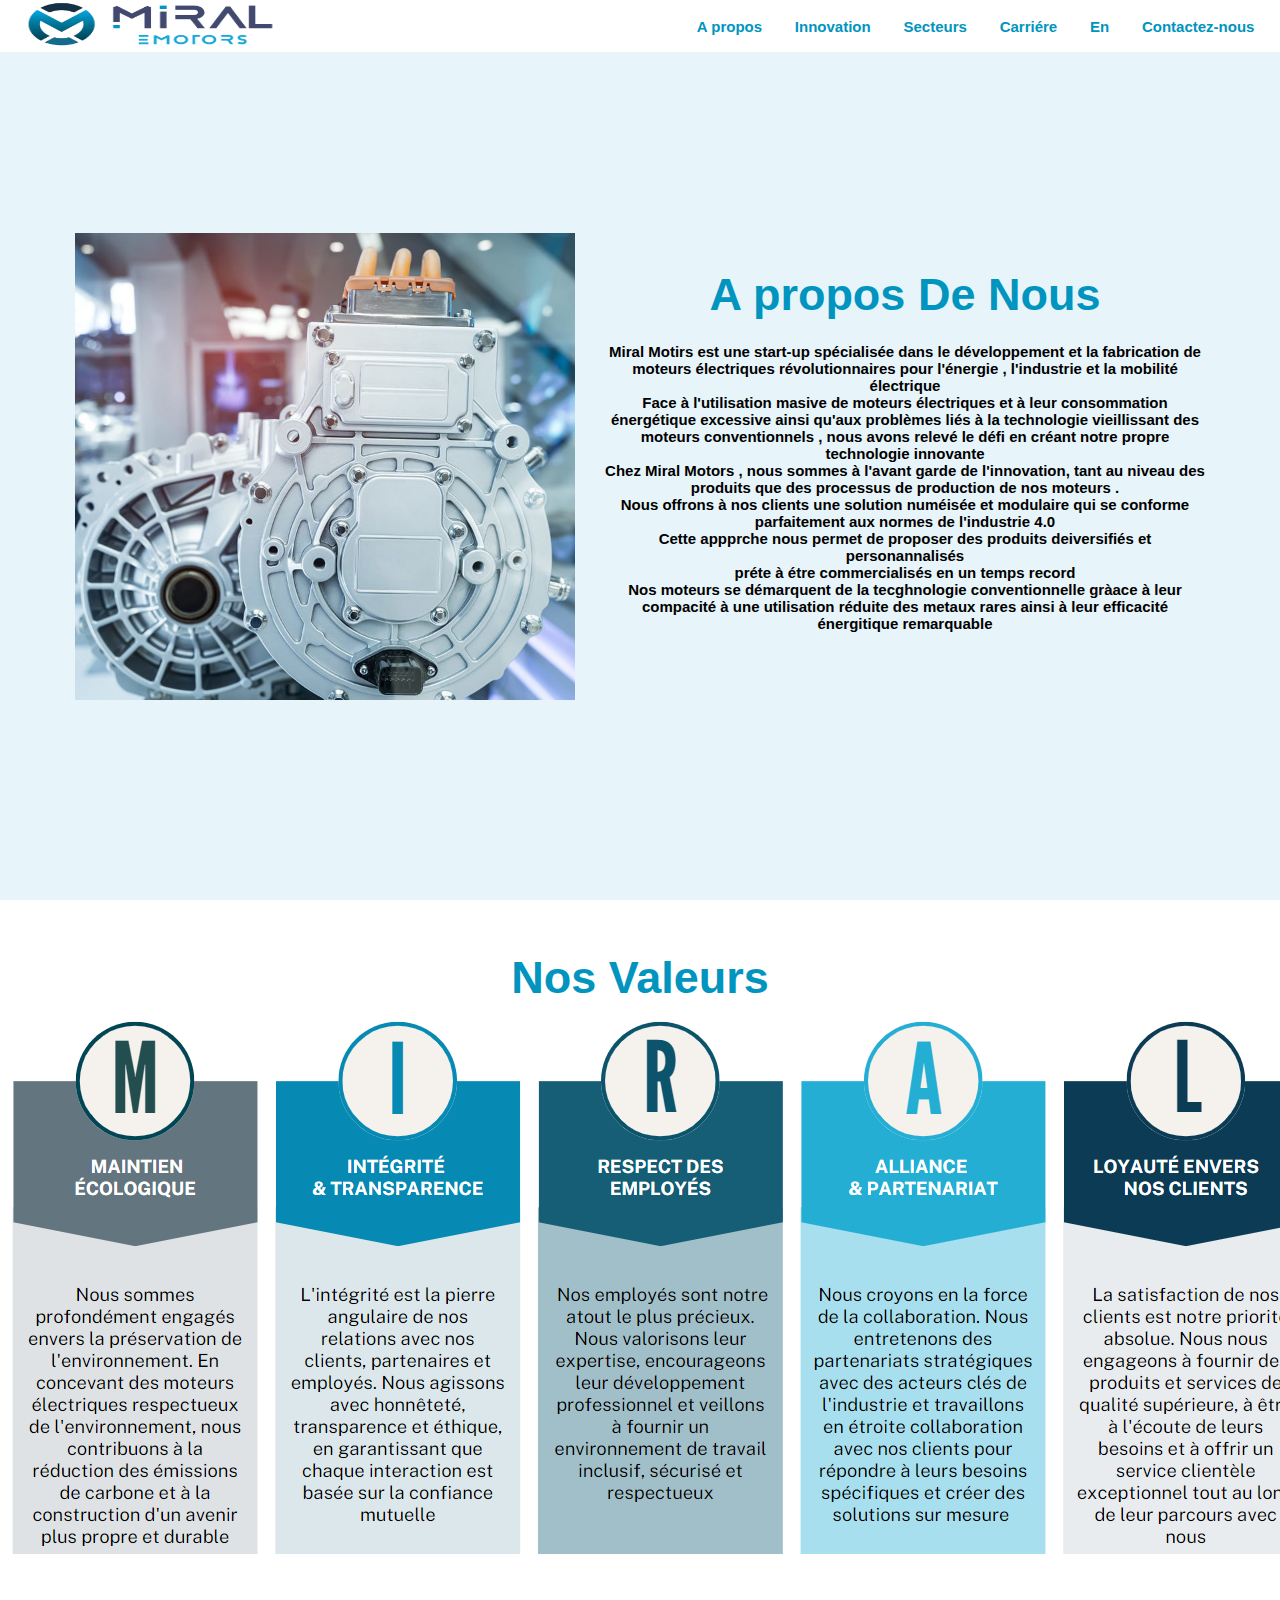
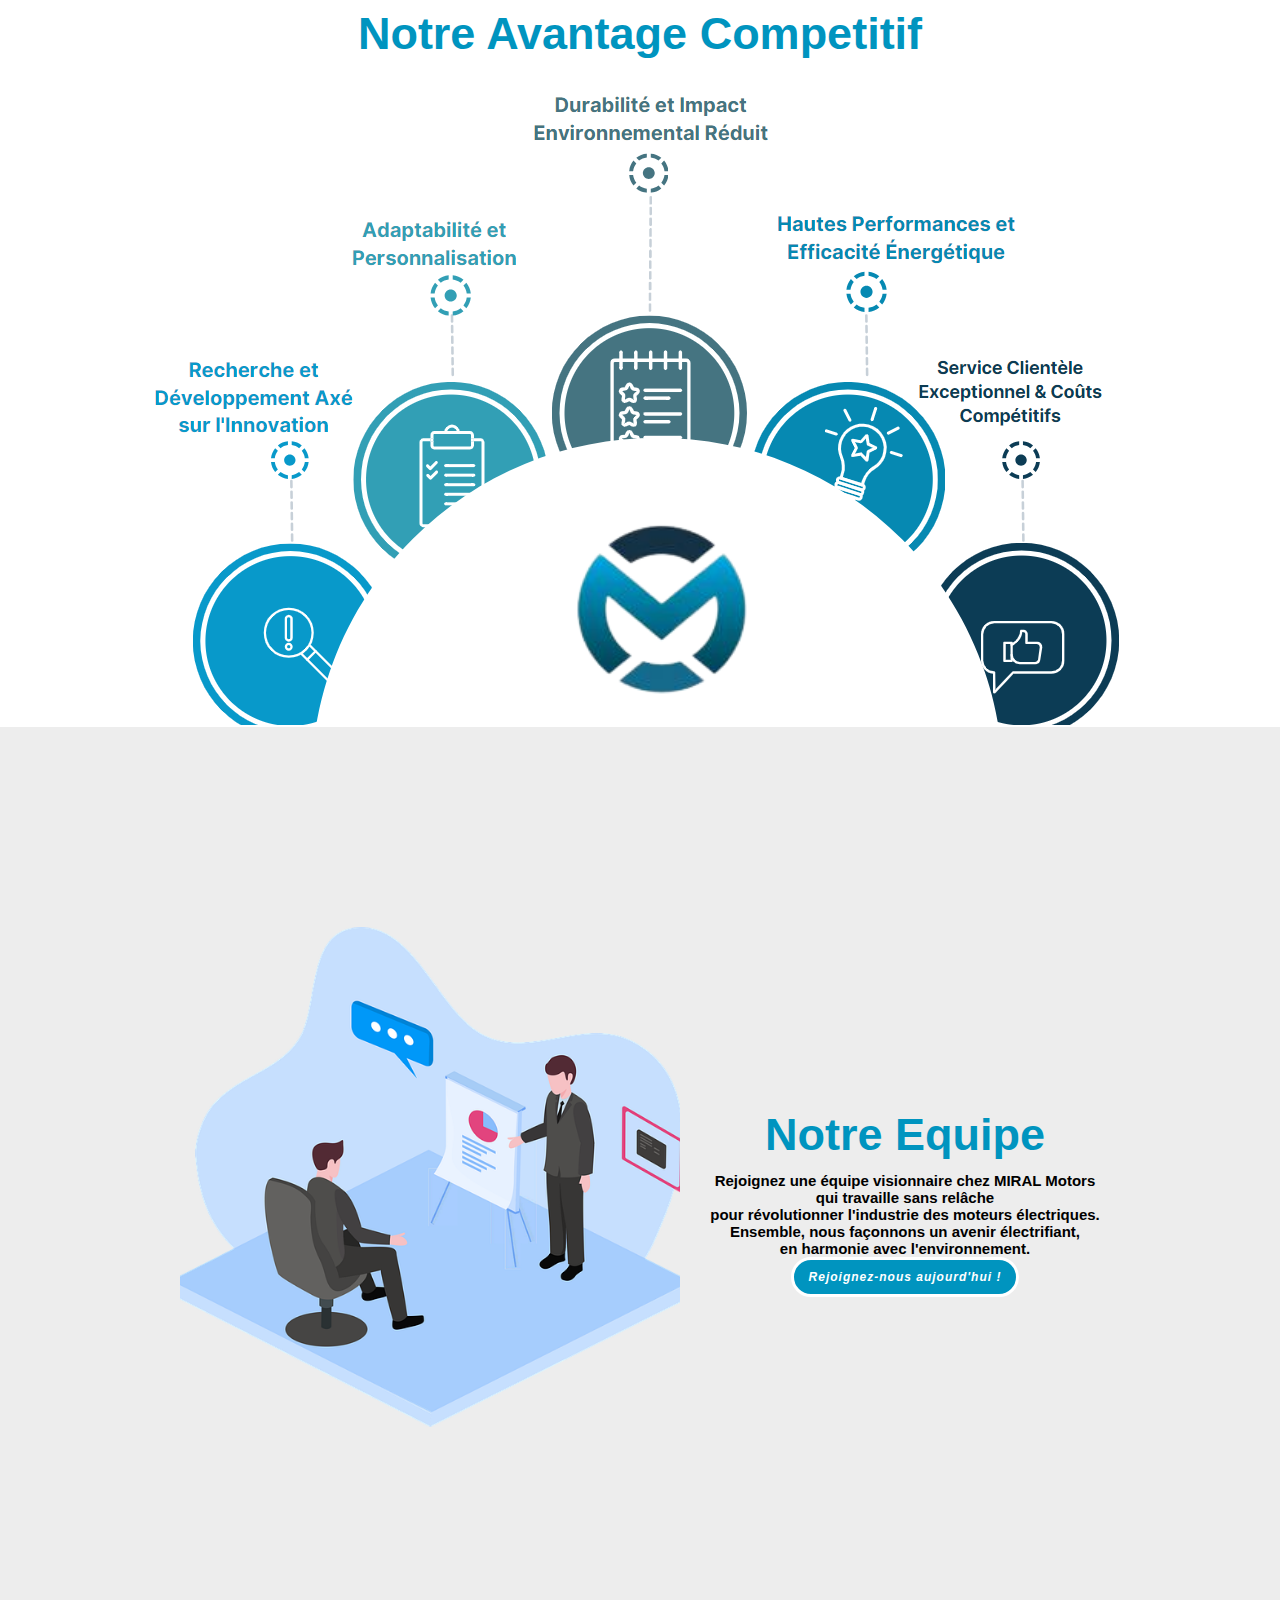
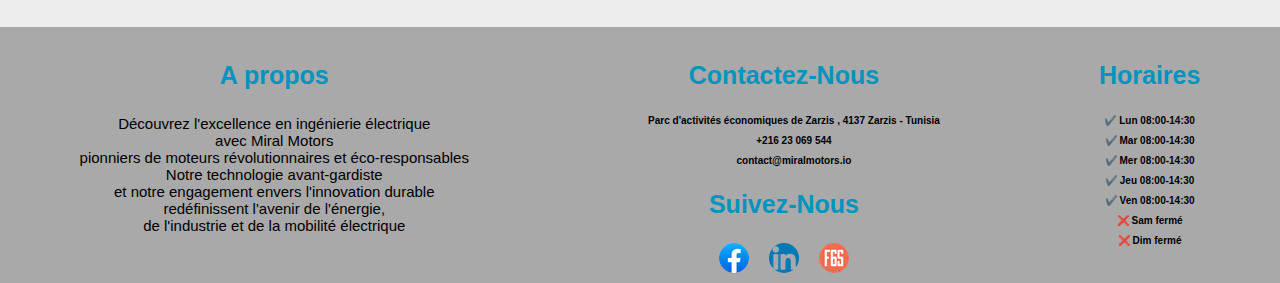
==== apropos.html @ d9f082d1 "Add files via upload" ====
<!DOCTYPE html>
<html lang="en">

<head>
    <meta charset="UTF-8">
    <meta name="viewport" content="width=device-width, initial-scale=1.0">
    <link rel="stylesheet" href="apropos.css">
    <link href="https://unpkg.com/boxicons@2.1.4/css/boxicons.min.css" rel="stylesheet" />

    <link href="https://fonts.googleapis.com/css?family=Open+Sans" rel="stylesheet">
    <link href="https://cdn.jsdelivr.net/npm/bootstrap@5.3.1/dist/css/bootstrap.min.css" rel="stylesheet"
        integrity="sha384-4bw+/aepP/YC94hEpVNVgiZdgIC5+VKNBQNGCHeKRQN+PtmoHDEXuppvnDJzQIu9" crossorigin="anonymous">
    <link rel="shortcut icon" href="simplifié.png">
    <link rel="stylesheet" href="https://cdnjs.cloudflare.com/ajax/libs/font-awesome/6.1.1/css/all.min.css"
        integrity="sha512-KfkfwYDsLkIlwQp6LFnl8zNdLGxu9YAA1QvwINks4PhcElQSvqcyVLLD9aMhXd13uQjoXtEKNosOWaZqXgel0g=="
        crossorigin="anonymous" referrerpolicy="no-referrer" />
    <title>À Propos</title>

    <meta http-equiv="X-UA-Compatible" content="IE=edge" />


</head>

<body>
    <header class="header">
        <a href="fr.html" class="logo" title="#"> <img src="horizontale.png" width="250" height="50" alt=""> </a>

        <nav class="navbar">
            <b> <a href="apropos.html">A propos</a>
                <a href="innovation.html">Innovation</a>
                <a href="secteurs.html">Secteurs</a>
                <a href="carriere.html">Carriére</a>

                <a href="apropos_en.html">En</a>
                <a href="contact.html">Contactez-nous</a>
            </b>
        </nav>
    </header>

    <section class="about">

        <div class="about-image" id="photo-effect">
            <br>
            <br>
            <br>
            <img src="nono.jpg" alt="À Propos">
        </div>
        <div class="about-content">
            <center>
                <h2 class="heading">
                    A propos De Nous
                </h2>
                <br><br>
                <b>
                    <p>Miral Motirs est une start-up spécialisée dans le développement et la fabrication de moteurs
                        électriques
                        révolutionnaires pour l'énergie , l'industrie et la mobilité électrique <br>
                        Face à l'utilisation masive de moteurs électriques et à leur consommation énergétique
                        excessive ainsi qu'aux problèmes liés à la technologie vieillissant des moteurs conventionnels ,
                        nous avons relevé
                        le
                        défi en créant notre propre technologie innovante <br>
                        Chez Miral Motors , nous sommes à l'avant garde de l'innovation, tant au niveau des produits que
                        des processus de
                        production de nos moteurs . <br> Nous offrons à nos clients une solution numéisée et modulaire
                        qui se conforme
                        parfaitement
                        aux normes de l'industrie 4.0 <br>
                        Cette appprche nous permet de proposer des produits deiversifiés et personannalisés <br> préte à
                        étre commercialisés en
                        un
                        temps record <br>
                        Nos moteurs se démarquent de la tecghnologie conventionnelle gràace à leur compacité à une
                        utilisation réduite des
                        metaux rares ainsi à leur efficacité énergitique remarquable
                </b></p>
            </center>
        </div>
    </section>
    <h2 class="heading">
        <br> Nos Valeurs
    </h2>
    <center><img src="valeurs.png" alt=""></center>
    <h2 class="heading">
        <br> Notre Avantage Competitif
    </h2><br>

    <center><img src="bell.png" alt=""></center>
    <section class="equipe">
        <div class="about-image" id="photo-effect">
            <img src="business-5840870_640.png" width="50px" alt="À Propos">
        </div>
        <div class="about-content">
            <center>
                <h2 class="heading">
                    <br> Notre Equipe
                </h2>
                <br>
                <b>
                    <p>Rejoignez une équipe visionnaire chez MIRAL Motors <br> qui travaille sans relâche <br>pour
                        révolutionner l'industrie
                        des moteurs électriques. <br>Ensemble, nous façonnons un avenir électrifiant,<br> en harmonie
                        avec l'environnement.</p>
                </b>
                <a href="carriere.html" class="btn" style=" display: inline-block;
    padding: 1rem 1.5rem;
    background: rgb(0, 148, 191);
    border-radius: 3rem;
    border: 3px solid white;
    cursor: pointer;
    font-size: 1.2rem;
   
    letter-spacing: 0.1rem;
    font-weight: 300;
    transition: 0.5s ease;
    margin-top: 20;
    font-style: oblique;
    font-weight: bold; color: rgb(255, 255, 255);"> Rejoignez-nous aujourd'hui !</a>
            </center>
        </div>
    </section>
    <footer>
        <div class="footer_main">
            <div class="tag">

                <h1>A propos</h1>

                <p style="  text-align: center;
  justify-content: center;
  color: black;
  font-size: 1.5rem; ">
                    Découvrez l'excellence en ingénierie électrique <br> avec Miral Motors <br>
                    pionniers de moteurs révolutionnaires et
                    éco-responsables <br> Notre technologie avant-gardiste <br>et notre engagement envers
                    l'innovation durable
                    <br>redéfinissent
                    l'avenir de l'énergie, <br> de l'industrie et de la mobilité électrique
                </p>

            </div>
            <div class="tag">
                <h1>Contactez-Nous</h1>

                <a href="https://goo.gl/maps/jPR5Lnm4Rp75n7xg6"> <i class="fa-solid fa-house"></i><b> Parc d'activités
                        économiques de Zarzis , 4137 Zarzis - Tunisia</b></a>
                <a href="https://wa.me/1XXXXXXXXXX"><i class="fa-solid fa-phone"></i> <b>+216 23 069 544 </b></a>
                <a href="https://mail.google.com/mail/?tab=rm&ogbl"><i class="fa-solid fa-envelope"></i>
                    <b>contact@miralmotors.io </b></a>
                <h1>Suivez-Nous</h1>

                <div class="social_link">
                    <a href="https://www.facebook.com/Miralmotors/">
                        <img src="facebook.png" alt="facebook" title="facebook">
                    </a>
                    <a href="https://tn.linkedin.com/company/miral-motors">
                        <img src="likedin.png" alt="linkedin" title="linkedin">
                    </a>
                    <a href="https://www.f6s.com/company/miral-motors">
                        <img src="f6s.png" alt="F6S" title="f6s">
                    </a>

                </div>
            </div>

            <div class="tag">
                <h1>Horaires</h1>

                <a href="#" class="center"><b>✔️ Lun 08:00-14:30</b></a>
                <a href="#" class="center"><b>✔️ Mar 08:00-14:30</b></a>
                <a href="#" class="center"><b>✔️ Mer 08:00-14:30</b></a>
                <a href="#" class="center"><b>✔️ Jeu 08:00-14:30</b></a>
                <a href="#" class="center"><b>✔️ Ven 08:00-14:30</b></a>
                <a href="#" class="center"><b>❌ Sam fermé</b></a>
                <a href="#" class="center"><b>❌ Dim fermé</b></a>
            </div>
    </footer>
    <script src="apropos.js"></script>
    <script src="https://cdn.jsdelivr.net/npm/@popperjs/core@2.11.8/dist/umd/popper.min.js"
        integrity="sha384-I7E8VVD/ismYTF4hNIPjVp/Zjvgyol6VFvRkX/vR+Vc4jQkC+hVqc2pM8ODewa9r"
        crossorigin="anonymous"></script>
    <script src="https://cdn.jsdelivr.net/npm/bootstrap@5.3.1/dist/js/bootstrap.min.js"
        integrity="sha384-Rx+T1VzGupg4BHQYs2gCW9It+akI2MM/mndMCy36UVfodzcJcF0GGLxZIzObiEfa"
        crossorigin="anonymous"></script>

</body>

</html>
---- apropos.css ----
@import url("https://fonts.googleapis.com/css2?family=Poppins:wght@300;400;500;600;700;800;900& display=swap");
@import url('https://fonts.googleapis.com/css2?family=Montserrat:300&display=swap');


* {
    margin: 0;
    padding: 0;
    box-sizing: border-box;
    text-decoration: none;
    border: none;
    outline: none;
    scroll-behavior: smooth;
    font-family: sans-serif;
    box-sizing: border-box;
}

html {
    font-size: 62.5%;
    overflow-x: hidden;
}

body {
    background: white;
    color: black;
    font-family: "Helvetica Neue", Arial, sans-serif;
    margin: 0;
    padding: 0;
}

section {
    height: auto;
    width: auto;
    min-height: 100vh;
    padding: 220px 100px 20px;
}

/* header */
.header {
    position: fixed;
    top: 0;
    left: 0;
    background: white;
    width: 100%;
    padding: 0rem 2%;
    display: flex;
    justify-content: space-between;
    align-items: center;
    z-index: 100;

}

.header-white {
    background-color: rgb(255, 255, 255);
}

.logo {

    cursor: pointer;
    padding: 0% 0% 0%;
}

.navbar a {
    background-color: white;
    font-size: 1.5rem;
    color: rgb(0, 148, 191);
    margin-left: 3rem;
    transition: 0.3s;
}

.navbar a:hover,
.navbar a.active {
    color: rgb(255, 116, 116);
}
.heading {
    text-align: center;
    font-size: 4.5rem;
    background-color:transparent;
    color: rgb(0, 148, 191);
}


.about {
    display: flex;
    justify-content: center;
    align-items: center;
    background-color:#80cce530;
    padding: 50px;
}
.equipe {
    display: flex;
        justify-content: center;
        align-items: center;
        background-color:rgba(169, 169, 169, 0.205);
        padding: 50px;

}
.about-image {
    position: relative;
    overflow: hidden;
    width: 500px;
    height: 500px;

}

.about-image img {
    width: 100%;
    height: 100%;
    object-fit: cover;
    transition: transform 0.5s ease;
}

.about-content {
    max-width: 600px;
    margin-left: 30px;
   
}

h2{
    background-color: transparent;
}
h1 {
  text-align: left;
  font-size: 5rem;
  font-weight: 500px;
  line-height: 1.1;
  color: white;
  font-family: 'Montserrat', sans-serif;
}
p {
  color: rgb(0, 0, 0);
  text-align:center;
  font-size: 1.5rem;
}

footer {
    width: 100%;
    margin: 0;
    padding: 0;

}

footer .footer_main {
    width: 100%;
    background: rgb(169, 169, 169);
    display: flex;
    justify-content: space-around;
}

footer .footer_main .tag {
    margin: 10px 0;
}

footer .footer_main .tag .center {
    text-align: center;
}

footer .footer_main .tag h1 {
    font-size: 25px;
    margin: 25px 0;
    color: rgb(0, 148, 191);
    justify-content: center;
    text-align: center;
    font-weight: bold;
    box-sizing: border-box;
    font-family: sans-serif;
    justify-content: center;
    text-align: center;
}

footer .footer_main .tag p {
    text-align: center;
    justify-content: center;
    color: black;
}

footer .footer_main .tag a {
    display: block;
    color: black;
    text-decoration: none;
    margin: 9px 0;
    justify-content: center;
    text-align: center;
}

footer .footer_main .tag a i {
    padding: 0 10px;
    transition: 0.7;
    justify-content: center;
    text-align: center;
}



footer .footer_main .tag .social_link {
    justify-content: center;
        text-align: center;
    display: flex;

}

footer .footer_main .tag .social_link a {
    width: 30px;
    height: 30px;
    justify-content: center;
    text-align: center;
    border-radius: 100%;
    padding: 0% 0% 0%;
    margin: 0 10px;
    overflow: hidden;

}
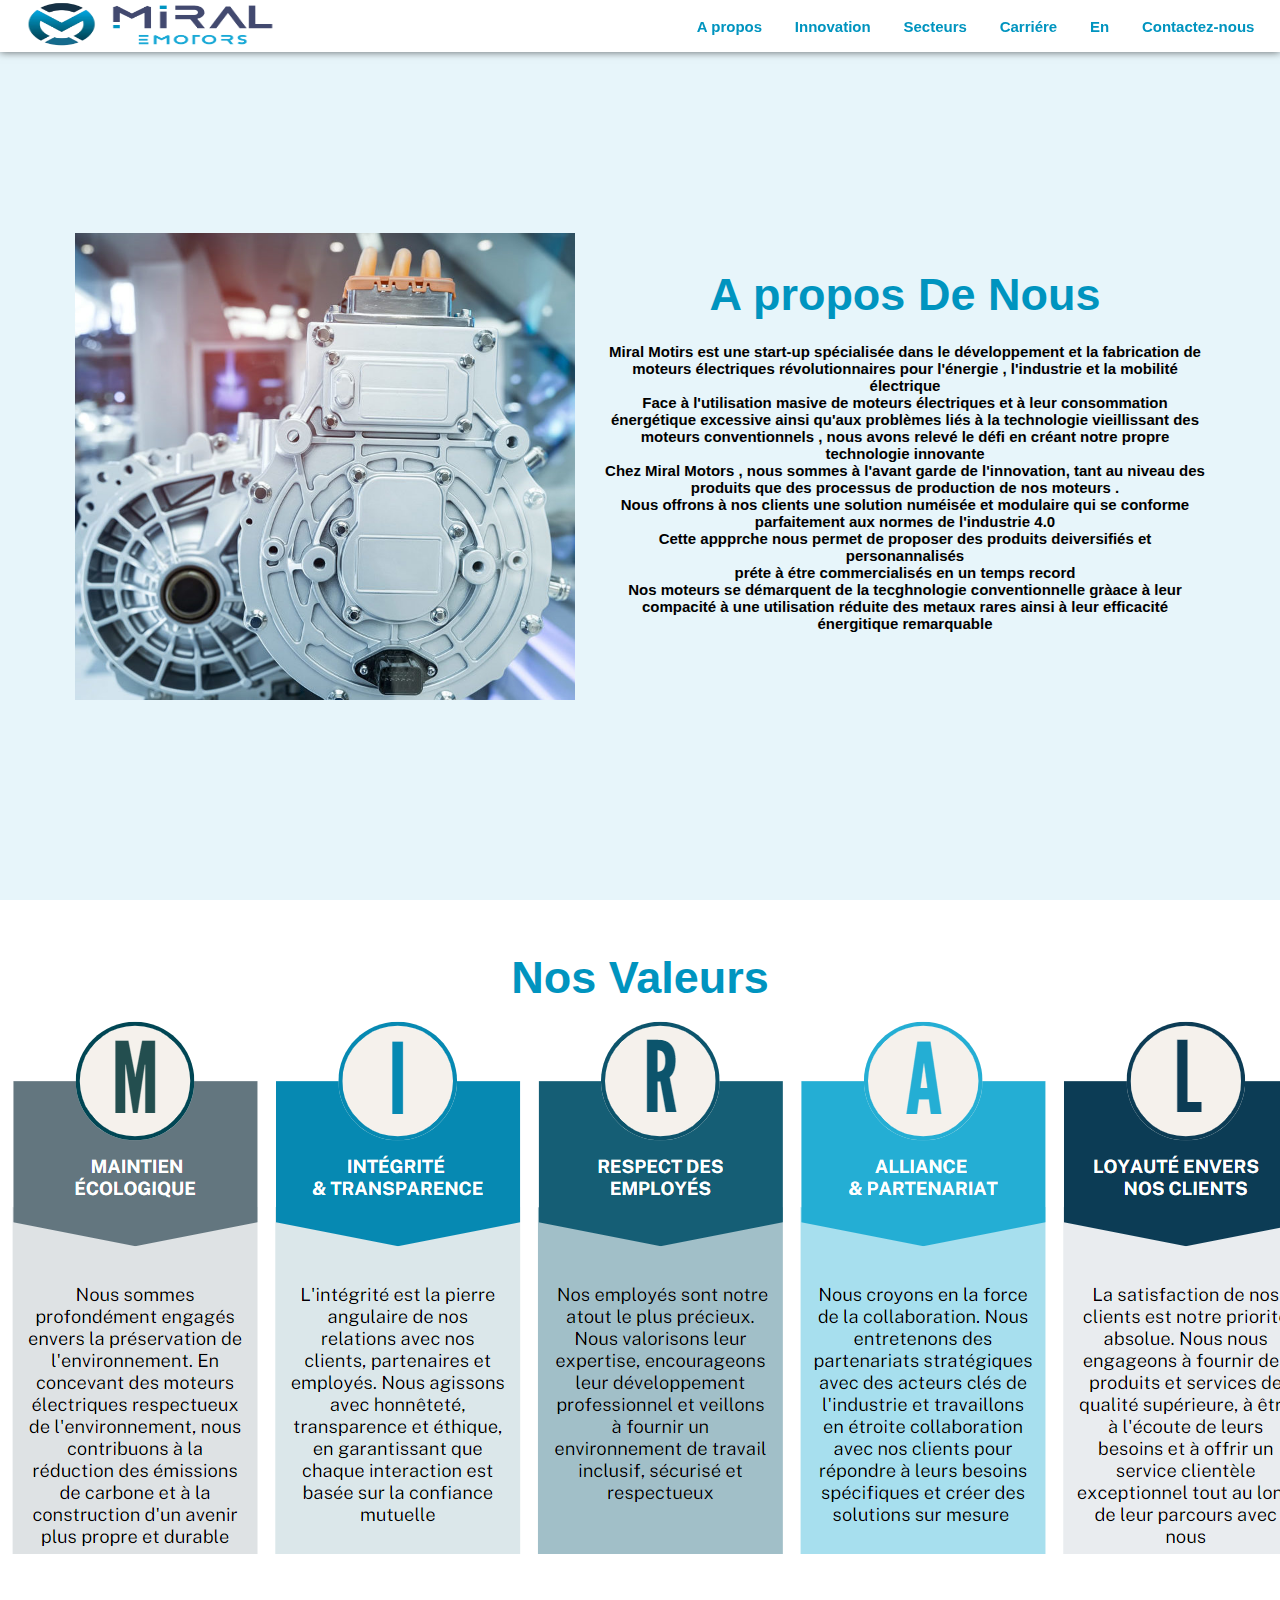
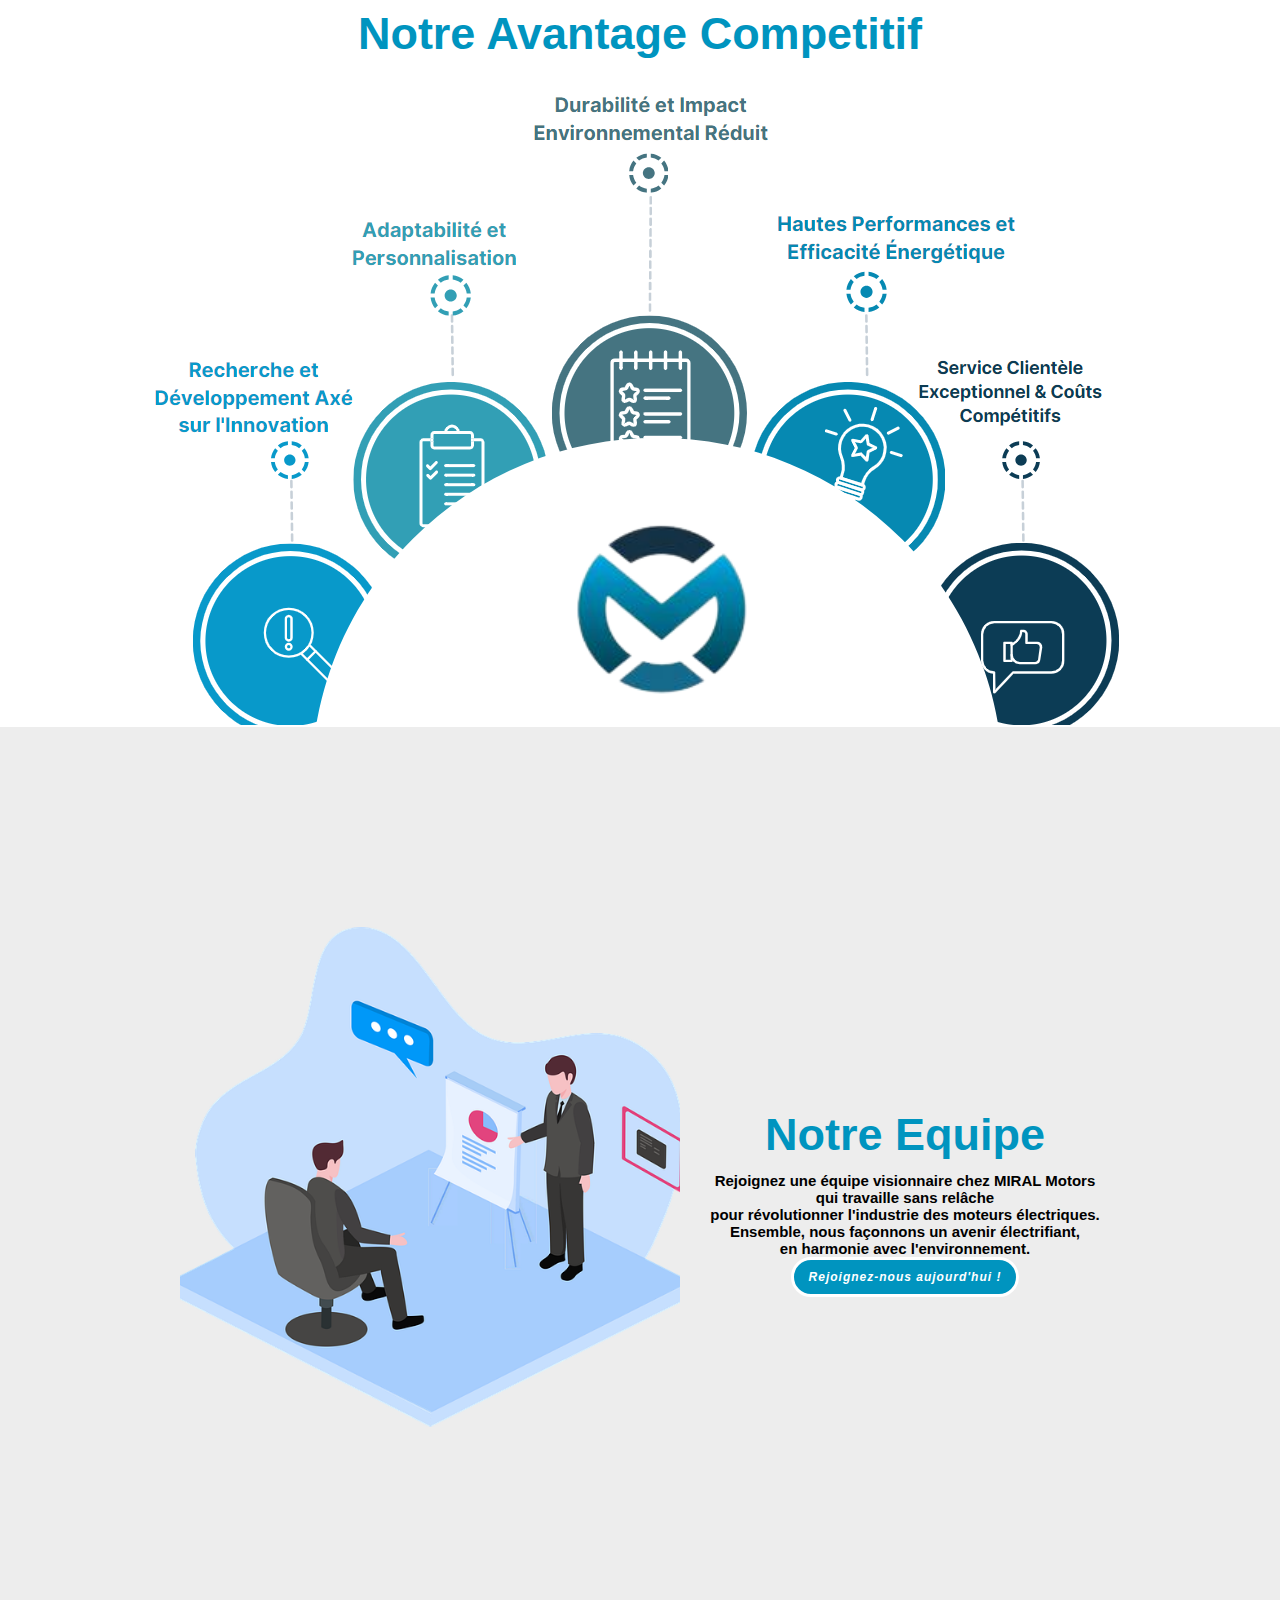
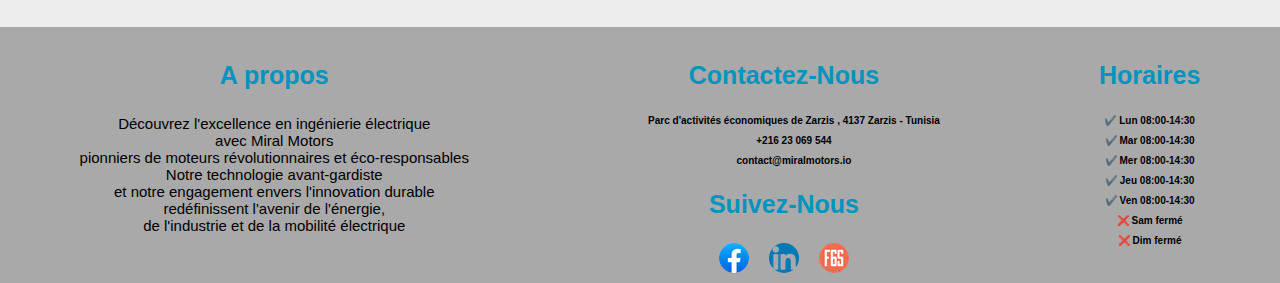
==== commit 0e69aff7: "Add files via upload" ====
--- a/apropos.html
+++ b/apropos.html
@@ -43,7 +43,7 @@
             <br>
             <br>
             <br>
-            <img src="nono.jpg" alt="À Propos">
+            <img src="nono.jpg"   alt="À Propos">
         </div>
         <div class="about-content">
             <center>
@@ -67,10 +67,7 @@
                         parfaitement
                         aux normes de l'industrie 4.0 <br>
                         Cette appprche nous permet de proposer des produits deiversifiés et personannalisés <br> préte à
-                        étre commercialisés en
-                        un
-                        temps record <br>
-                        Nos moteurs se démarquent de la tecghnologie conventionnelle gràace à leur compacité à une
+                        étre commercialisés en un temps record <br> Nos moteurs se démarquent de la tecghnologie conventionnelle gràace à leur compacité à une
                         utilisation réduite des
                         metaux rares ainsi à leur efficacité énergitique remarquable
                 </b></p>
--- a/apropos.css
+++ b/apropos.css
@@ -47,6 +47,7 @@
     justify-content: space-between;
     align-items: center;
     z-index: 100;
+    box-shadow: 0 0 8px rgba(0, 0, 0, 0.6);
 
 }
 
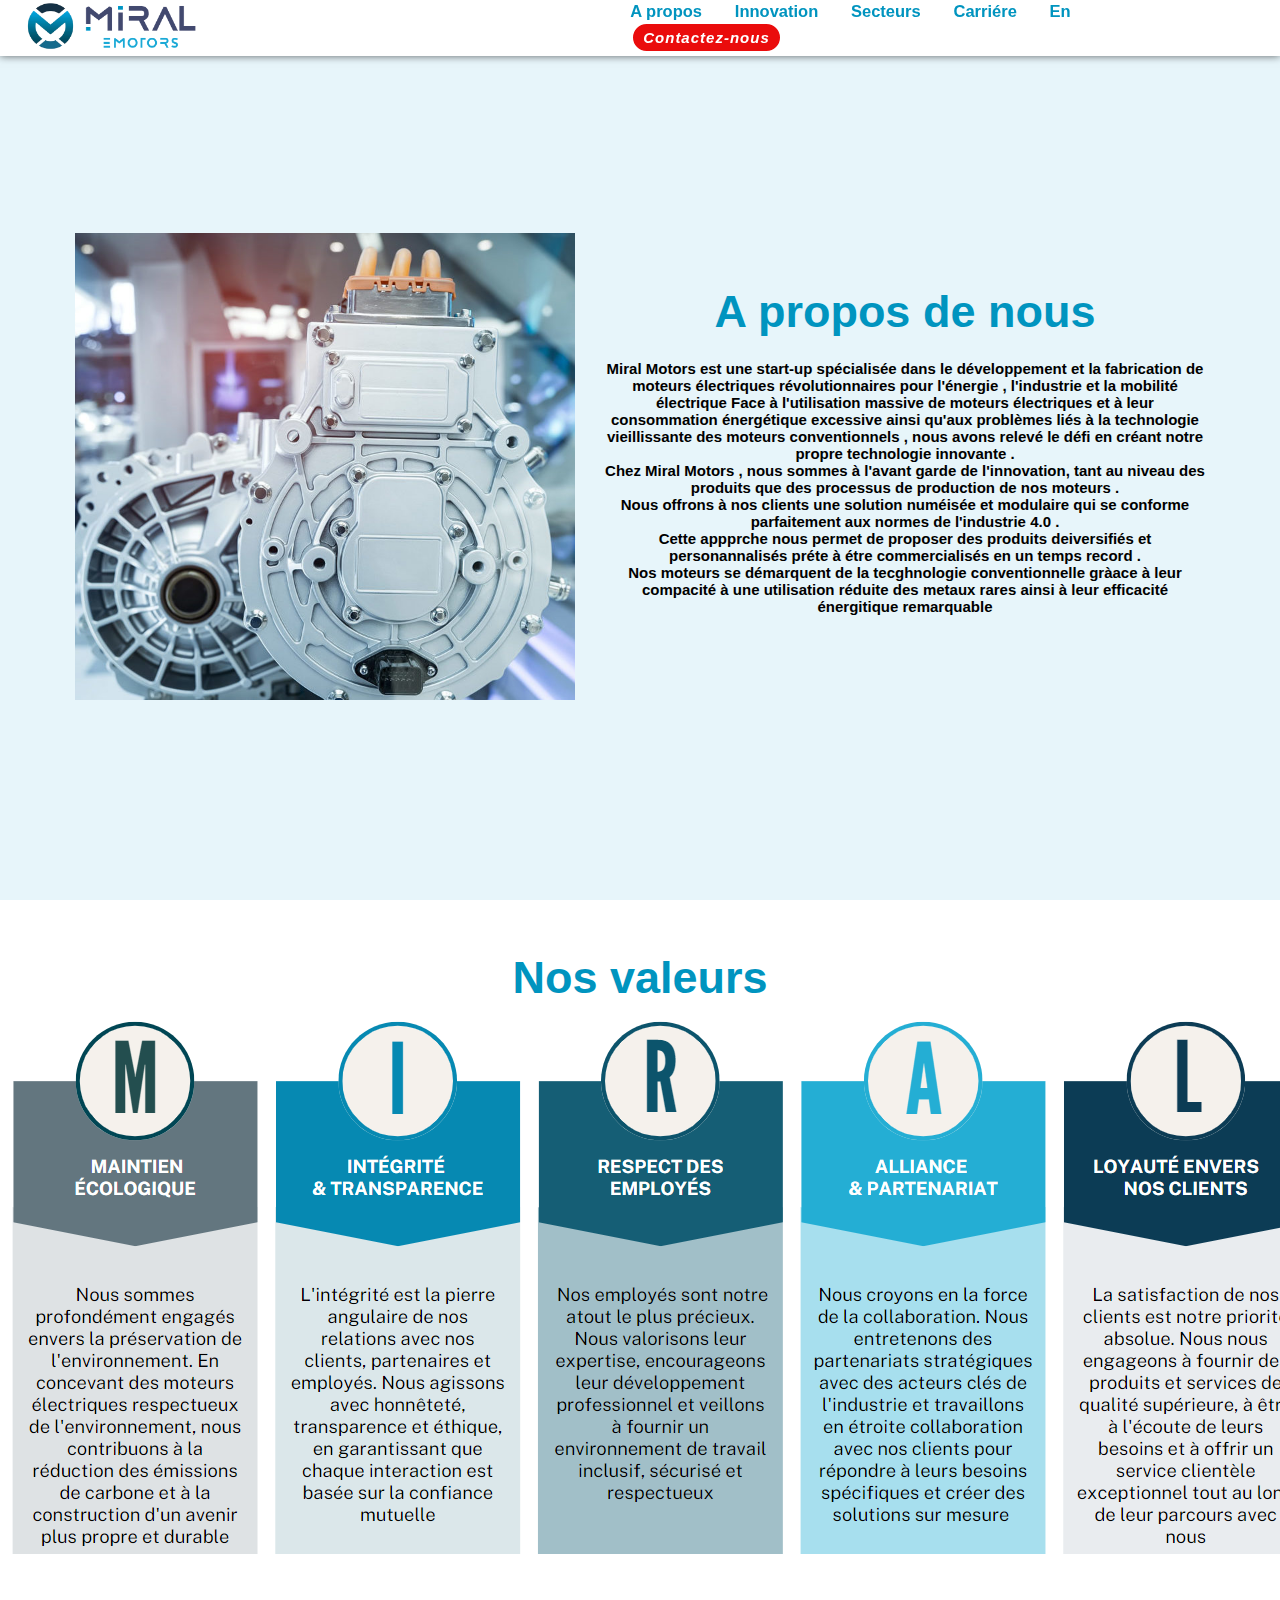
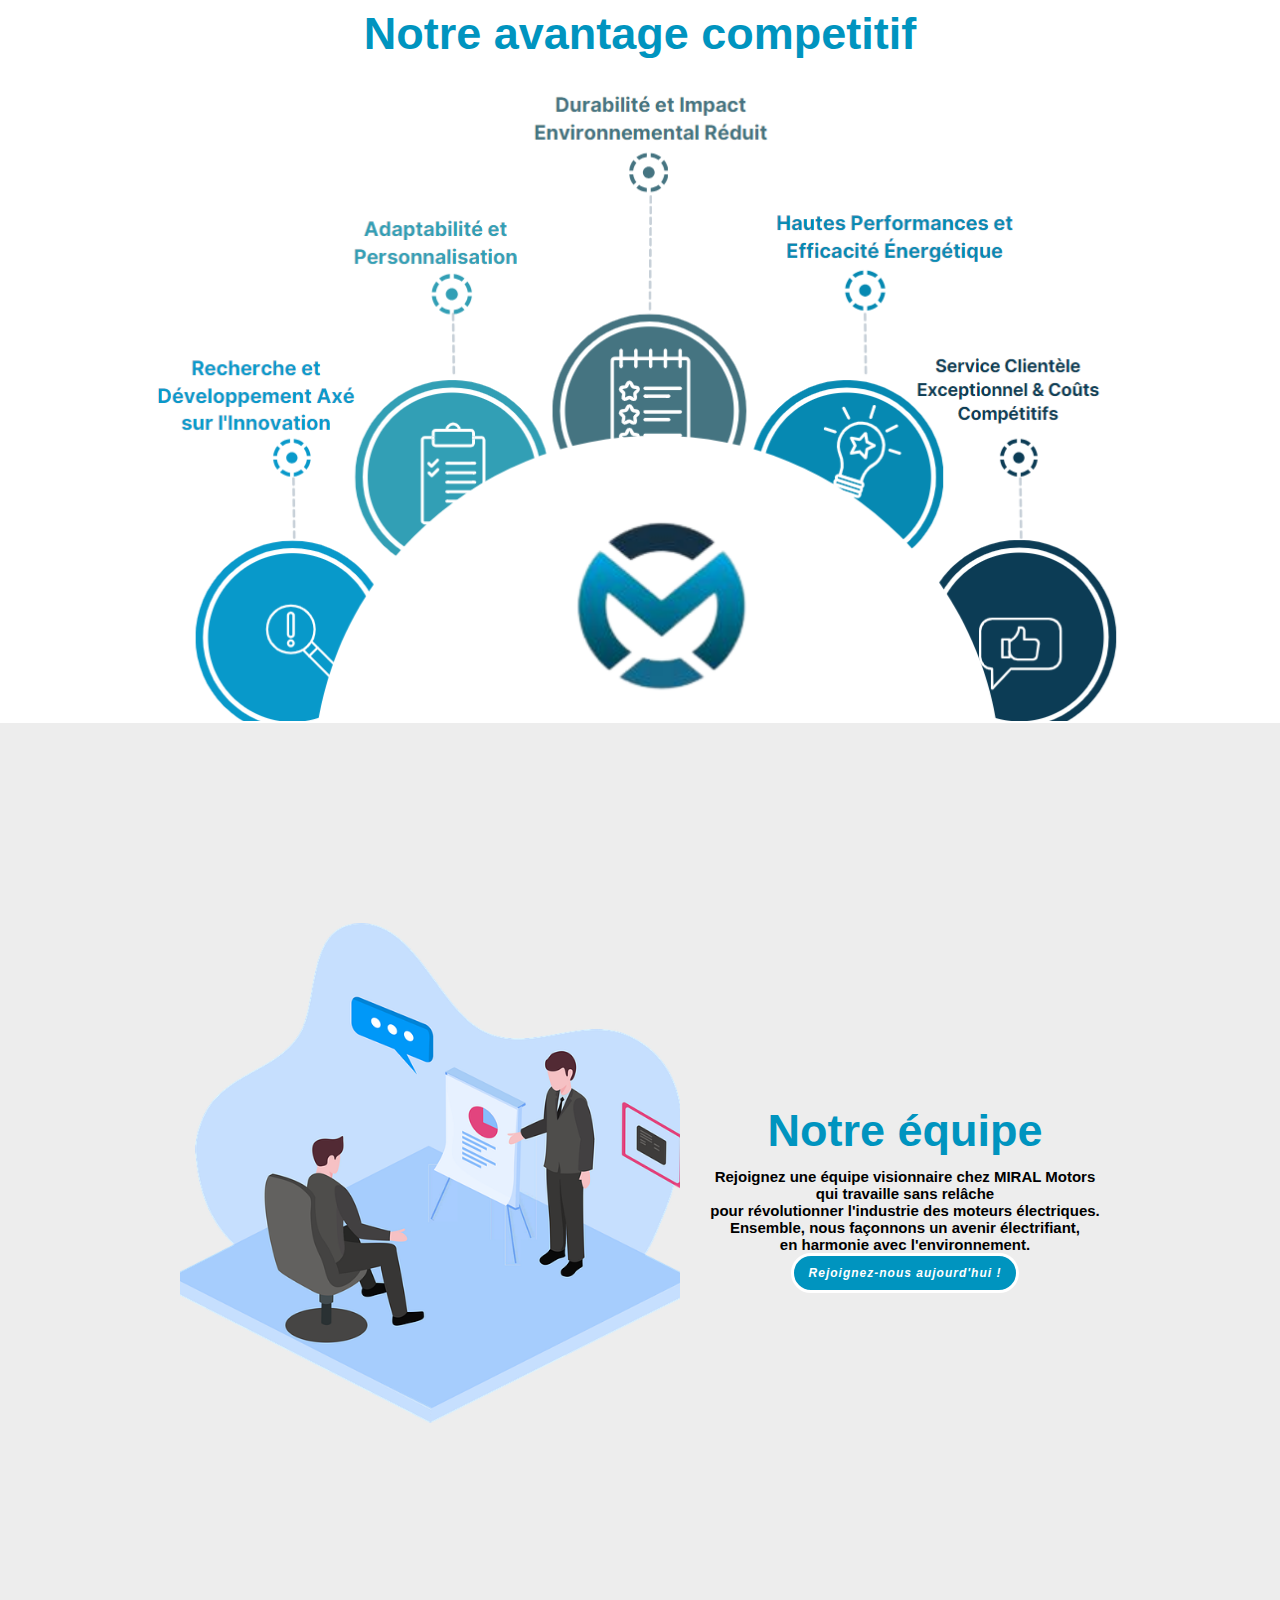
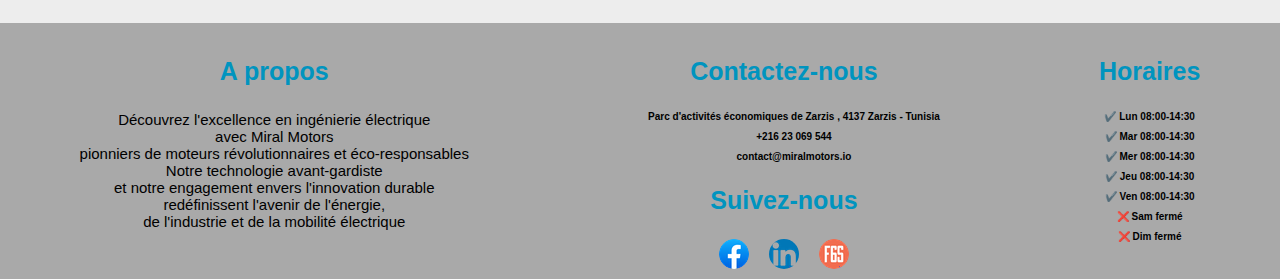
==== commit 649a312a: "Add files via upload" ====
--- a/apropos.html
+++ b/apropos.html
@@ -23,7 +23,7 @@
 
 <body>
     <header class="header">
-        <a href="fr.html" class="logo" title="#"> <img src="horizontale.png" width="250" height="50" alt=""> </a>
+        <a href="fr.html" class="logo" title="#"> <img src="horizontale.png"  width="30%" alt=""> </a>
 
         <nav class="navbar">
             <b> <a href="apropos.html">A propos</a>
@@ -32,7 +32,20 @@
                 <a href="carriere.html">Carriére</a>
 
                 <a href="apropos_en.html">En</a>
-                <a href="contact.html">Contactez-nous</a>
+        <a href="contact.html" class="btn" style=" display: inline-block;
+                                                    padding: 0.5rem 1rem;
+                                                     text-decoration: none;
+                                                    background: rgb(234, 12, 12);
+                                                    border-radius: 3rem;
+                                                    border: 3px solid white;
+                                                    cursor: pointer;
+                                                 font-size: 1.5rem;
+                                                    letter-spacing: 0.1rem;
+                                                    font-weight: 300;
+                                                    transition: 0.5s ease;
+                                                    margin-top: 20;
+                                                    font-style: oblique;
+                                                    font-weight: bold; color: rgb(255, 255, 255);"> <b>Contactez-nous</b></a>
             </b>
         </nav>
     </header>
@@ -48,26 +61,26 @@
         <div class="about-content">
             <center>
                 <h2 class="heading">
-                    A propos De Nous
+                    A propos de nous
                 </h2>
                 <br><br>
                 <b>
-                    <p>Miral Motirs est une start-up spécialisée dans le développement et la fabrication de moteurs
+                    <p>Miral Motors est une start-up spécialisée dans le développement et la fabrication de moteurs
                         électriques
-                        révolutionnaires pour l'énergie , l'industrie et la mobilité électrique <br>
-                        Face à l'utilisation masive de moteurs électriques et à leur consommation énergétique
-                        excessive ainsi qu'aux problèmes liés à la technologie vieillissant des moteurs conventionnels ,
+                        révolutionnaires pour l'énergie , l'industrie et la mobilité électrique 
+                        Face à l'utilisation massive de moteurs électriques et à leur consommation énergétique
+                        excessive ainsi qu'aux problèmes liés à la technologie vieillissante des moteurs conventionnels ,
                         nous avons relevé
                         le
-                        défi en créant notre propre technologie innovante <br>
+                        défi en créant notre propre technologie innovante .<br>
                         Chez Miral Motors , nous sommes à l'avant garde de l'innovation, tant au niveau des produits que
                         des processus de
                         production de nos moteurs . <br> Nous offrons à nos clients une solution numéisée et modulaire
                         qui se conforme
                         parfaitement
-                        aux normes de l'industrie 4.0 <br>
-                        Cette appprche nous permet de proposer des produits deiversifiés et personannalisés <br> préte à
-                        étre commercialisés en un temps record <br> Nos moteurs se démarquent de la tecghnologie conventionnelle gràace à leur compacité à une
+                        aux normes de l'industrie 4.0 .<br>
+                        Cette appprche nous permet de proposer des produits deiversifiés et personannalisés préte à
+                        étre commercialisés en un temps record .<br> Nos moteurs se démarquent de la tecghnologie conventionnelle gràace à leur compacité à une
                         utilisation réduite des
                         metaux rares ainsi à leur efficacité énergitique remarquable
                 </b></p>
@@ -75,14 +88,14 @@
         </div>
     </section>
     <h2 class="heading">
-        <br> Nos Valeurs
+        <br> Nos valeurs
     </h2>
     <center><img src="valeurs.png" alt=""></center>
     <h2 class="heading">
-        <br> Notre Avantage Competitif
+        <br> Notre avantage competitif
     </h2><br>
 
-    <center><img src="bell.png" alt=""></center>
+    <center><img src="bell.png" alt="" width="1000px"></center>
     <section class="equipe">
         <div class="about-image" id="photo-effect">
             <img src="business-5840870_640.png" width="50px" alt="À Propos">
@@ -90,7 +103,7 @@
         <div class="about-content">
             <center>
                 <h2 class="heading">
-                    <br> Notre Equipe
+                    <br> Notre équipe
                 </h2>
                 <br>
                 <b>
@@ -136,14 +149,14 @@
 
             </div>
             <div class="tag">
-                <h1>Contactez-Nous</h1>
+                <h1>Contactez-nous</h1>
 
                 <a href="https://goo.gl/maps/jPR5Lnm4Rp75n7xg6"> <i class="fa-solid fa-house"></i><b> Parc d'activités
                         économiques de Zarzis , 4137 Zarzis - Tunisia</b></a>
                 <a href="https://wa.me/1XXXXXXXXXX"><i class="fa-solid fa-phone"></i> <b>+216 23 069 544 </b></a>
                 <a href="https://mail.google.com/mail/?tab=rm&ogbl"><i class="fa-solid fa-envelope"></i>
                     <b>contact@miralmotors.io </b></a>
-                <h1>Suivez-Nous</h1>
+                <h1>Suivez-nous</h1>
 
                 <div class="social_link">
                     <a href="https://www.facebook.com/Miralmotors/">
--- a/apropos.css
+++ b/apropos.css
@@ -62,8 +62,9 @@
 }
 
 .navbar a {
+    text-decoration: none;
     background-color: white;
-    font-size: 1.5rem;
+font-size: 1.65rem;
     color: rgb(0, 148, 191);
     margin-left: 3rem;
     transition: 0.3s;
@@ -71,7 +72,9 @@
 
 .navbar a:hover,
 .navbar a.active {
-    color: rgb(255, 116, 116);
+    color:rgb(234, 12, 12);
+    text-decoration:underline;
+
 }
 .heading {
     text-align: center;
